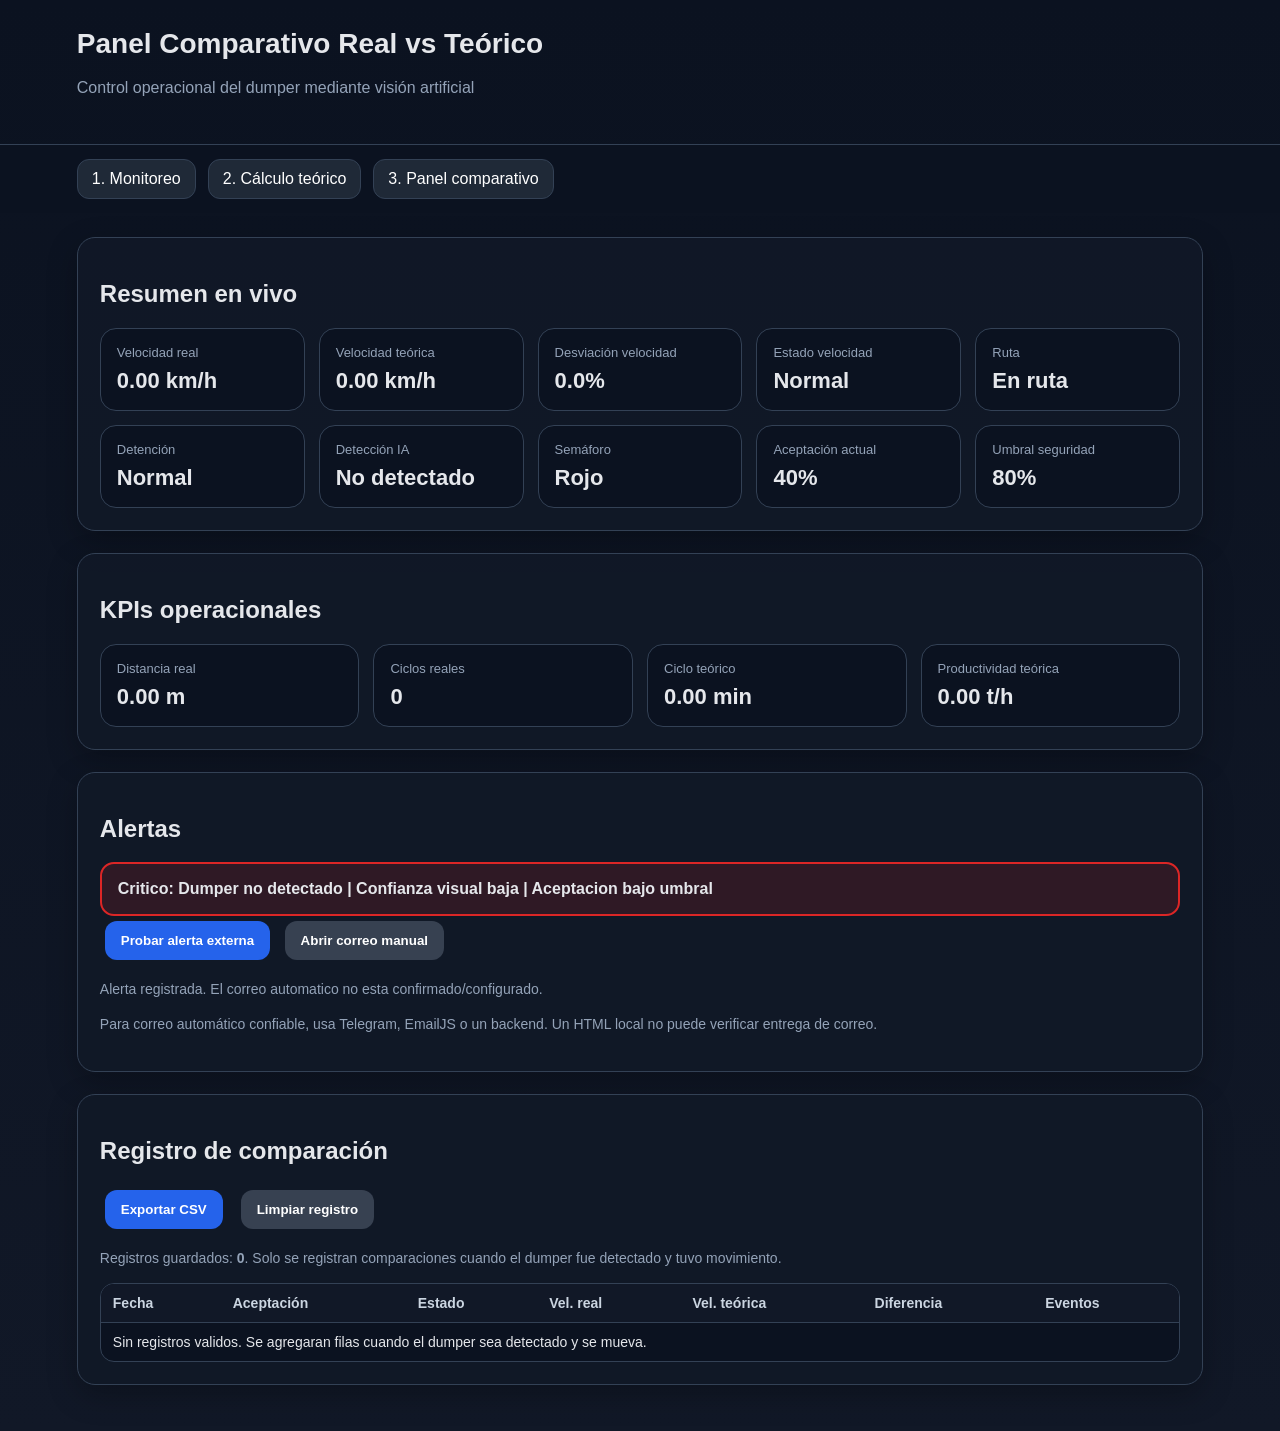
==== panel.html @ e1896ae7 "Add files via upload" ====
<!DOCTYPE html>
<html lang="es">
<head>
  <meta charset="UTF-8" />
  <meta name="viewport" content="width=device-width, initial-scale=1.0" />
  <title>Panel Comparativo Dumper</title>
  <link rel="stylesheet" href="style.css" />
</head>
<body>
<header>
  <h1>Panel Comparativo Real vs Teórico</h1>
  <p>Control operacional del dumper mediante visión artificial</p>
</header>
<nav>
  <a href="index.html">1. Monitoreo</a>
  <a href="teorico.html">2. Cálculo teórico</a>
  <a href="panel.html">3. Panel comparativo</a>
</nav>
<main>
  <section class="card">
    <h2>Resumen en vivo</h2>
    <div class="grid-4">
      <div class="metric"><span>Velocidad real</span><strong id="realSpeed">0 km/h</strong></div>
      <div class="metric"><span>Velocidad teórica</span><strong id="theorySpeed">0 km/h</strong></div>
      <div class="metric"><span>Desviación velocidad</span><strong id="speedDiff">0%</strong></div>
      <div class="metric"><span>Estado velocidad</span><strong id="speedStatus">-</strong></div>
      <div class="metric"><span>Ruta</span><strong id="routeStatus">-</strong></div>
      <div class="metric"><span>Detención</span><strong id="stopStatus">-</strong></div>
      <div class="metric"><span>Detección IA</span><strong id="aiStatus">-</strong></div>
      <div class="metric"><span>Semáforo</span><strong id="trafficLight">⚪</strong></div>
      <div class="metric"><span>Aceptación actual</span><strong id="acceptanceScore">0%</strong></div>
      <div class="metric"><span>Umbral seguridad</span><strong id="acceptanceThreshold">80%</strong></div>
    </div>
  </section>

  <section class="card">
    <h2>KPIs operacionales</h2>
    <div class="grid-4">
      <div class="metric"><span>Distancia real</span><strong id="realDistance">0 m</strong></div>
      <div class="metric"><span>Ciclos reales</span><strong id="realCycles">0</strong></div>
      <div class="metric"><span>Ciclo teórico</span><strong id="theoryCycle">0 min</strong></div>
      <div class="metric"><span>Productividad teórica</span><strong id="theoryProd">0 t/h</strong></div>
    </div>
  </section>

  <section class="card">
    <h2>Alertas</h2>
    <div id="panelAlerts" class="alert">Esperando datos...</div>
    <button id="testExternalBtn">Probar alerta externa</button>
    <button id="openMailBtn" class="secondary">Abrir correo manual</button>
    <p id="externalStatus" class="hint">Las alertas intentan enviarse a <code>arturo.reyes.m@uni.pe</code>. FormSubmit puede requerir confirmación inicial.</p>
    <p class="hint">Para correo automático confiable, usa Telegram, EmailJS o un backend. Un HTML local no puede verificar entrega de correo.</p>
  </section>

  <section class="card">
    <h2>Registro de comparación</h2>
    <div class="controls">
      <button id="exportLogBtn">Exportar CSV</button>
      <button id="clearLogBtn" class="secondary">Limpiar registro</button>
    </div>
    <p class="hint">Registros guardados: <strong id="logCount">0</strong>. Solo se registran comparaciones cuando el dumper fue detectado y tuvo movimiento.</p>
    <div class="table-wrap">
      <table>
        <thead>
          <tr>
            <th>Fecha</th>
            <th>Aceptación</th>
            <th>Estado</th>
            <th>Vel. real</th>
            <th>Vel. teórica</th>
            <th>Diferencia</th>
            <th>Eventos</th>
          </tr>
        </thead>
        <tbody id="comparisonLogBody"></tbody>
      </table>
    </div>
  </section>
</main>
<script src="config.js"></script>
<script src="panel.js"></script>
</body>
</html>
---- style.css ----
:root{--bg:#0f172a;--card:#111827;--border:#334155;--txt:#e5e7eb;--muted:#94a3b8;--blue:#2563eb;--ok:#16a34a;--warn:#f59e0b;--bad:#dc2626}
*{box-sizing:border-box}body{margin:0;background:linear-gradient(180deg,#0b1220,#111827);font-family:Arial,Helvetica,sans-serif;color:var(--txt)}header{padding:28px 6vw;border-bottom:1px solid var(--border)}h1{margin:0 0 8px;font-size:28px}p{color:var(--muted);line-height:1.5}nav{display:flex;gap:12px;padding:14px 6vw;background:#0b1220;position:sticky;top:0;z-index:5}nav a{color:white;text-decoration:none;background:#1f2937;border:1px solid var(--border);padding:10px 14px;border-radius:12px}main{padding:24px 6vw}.card{background:rgba(17,24,39,.92);border:1px solid var(--border);border-radius:18px;padding:22px;margin-bottom:22px;box-shadow:0 10px 30px rgba(0,0,0,.25)}button{background:var(--blue);border:none;color:white;border-radius:12px;padding:12px 16px;font-weight:700;cursor:pointer;margin:5px}button.secondary{background:#374151}.controls{display:flex;flex-wrap:wrap;gap:8px}.form-grid{display:grid;grid-template-columns:repeat(auto-fit,minmax(220px,1fr));gap:14px;margin:14px 0}label{color:var(--muted);font-weight:700}input{width:100%;padding:10px;margin-top:6px;background:#0b1220;color:white;border:1px solid var(--border);border-radius:10px}.video-wrap{position:relative;width:100%;max-width:980px;margin:auto;background:#000;border-radius:18px;overflow:hidden;border:1px solid var(--border)}video,canvas{width:100%;display:block}#overlay{position:absolute;inset:0}.grid-4{display:grid;grid-template-columns:repeat(auto-fit,minmax(170px,1fr));gap:14px}.metric{background:#0b1220;border:1px solid var(--border);border-radius:16px;padding:16px}.metric span{display:block;color:var(--muted);font-size:13px;margin-bottom:8px}.metric strong{font-size:22px}.alert{border:2px solid var(--warn);background:rgba(245,158,11,.15);padding:16px;border-radius:14px;font-weight:700}.alert.ok{border-color:var(--ok);background:rgba(22,163,74,.15)}.alert.bad{border-color:var(--bad);background:rgba(220,38,38,.15)}.gallery{display:flex;flex-wrap:wrap;gap:10px;margin:14px 0}.gallery img{width:100px;height:100px;object-fit:cover;border-radius:12px;border:1px solid var(--border)}.hint{font-size:14px}code{background:#020617;padding:3px 7px;border-radius:6px;color:#cbd5e1}.table-wrap{overflow:auto;border:1px solid var(--border);border-radius:14px;background:#0b1220}table{width:100%;border-collapse:collapse;min-width:860px}th,td{padding:11px 12px;border-bottom:1px solid var(--border);text-align:left;font-size:14px;vertical-align:top}th{color:#cbd5e1;background:#111827;position:sticky;top:0}td{color:#e5e7eb}tbody tr:last-child td{border-bottom:none}

.camera-box{margin:14px 0;padding:12px;border:1px solid #d1d5db;border-radius:12px;background:#f8fafc}
.camera-box select{min-width:260px;max-width:100%;padding:9px;border-radius:8px;border:1px solid #94a3b8;margin:0 8px}
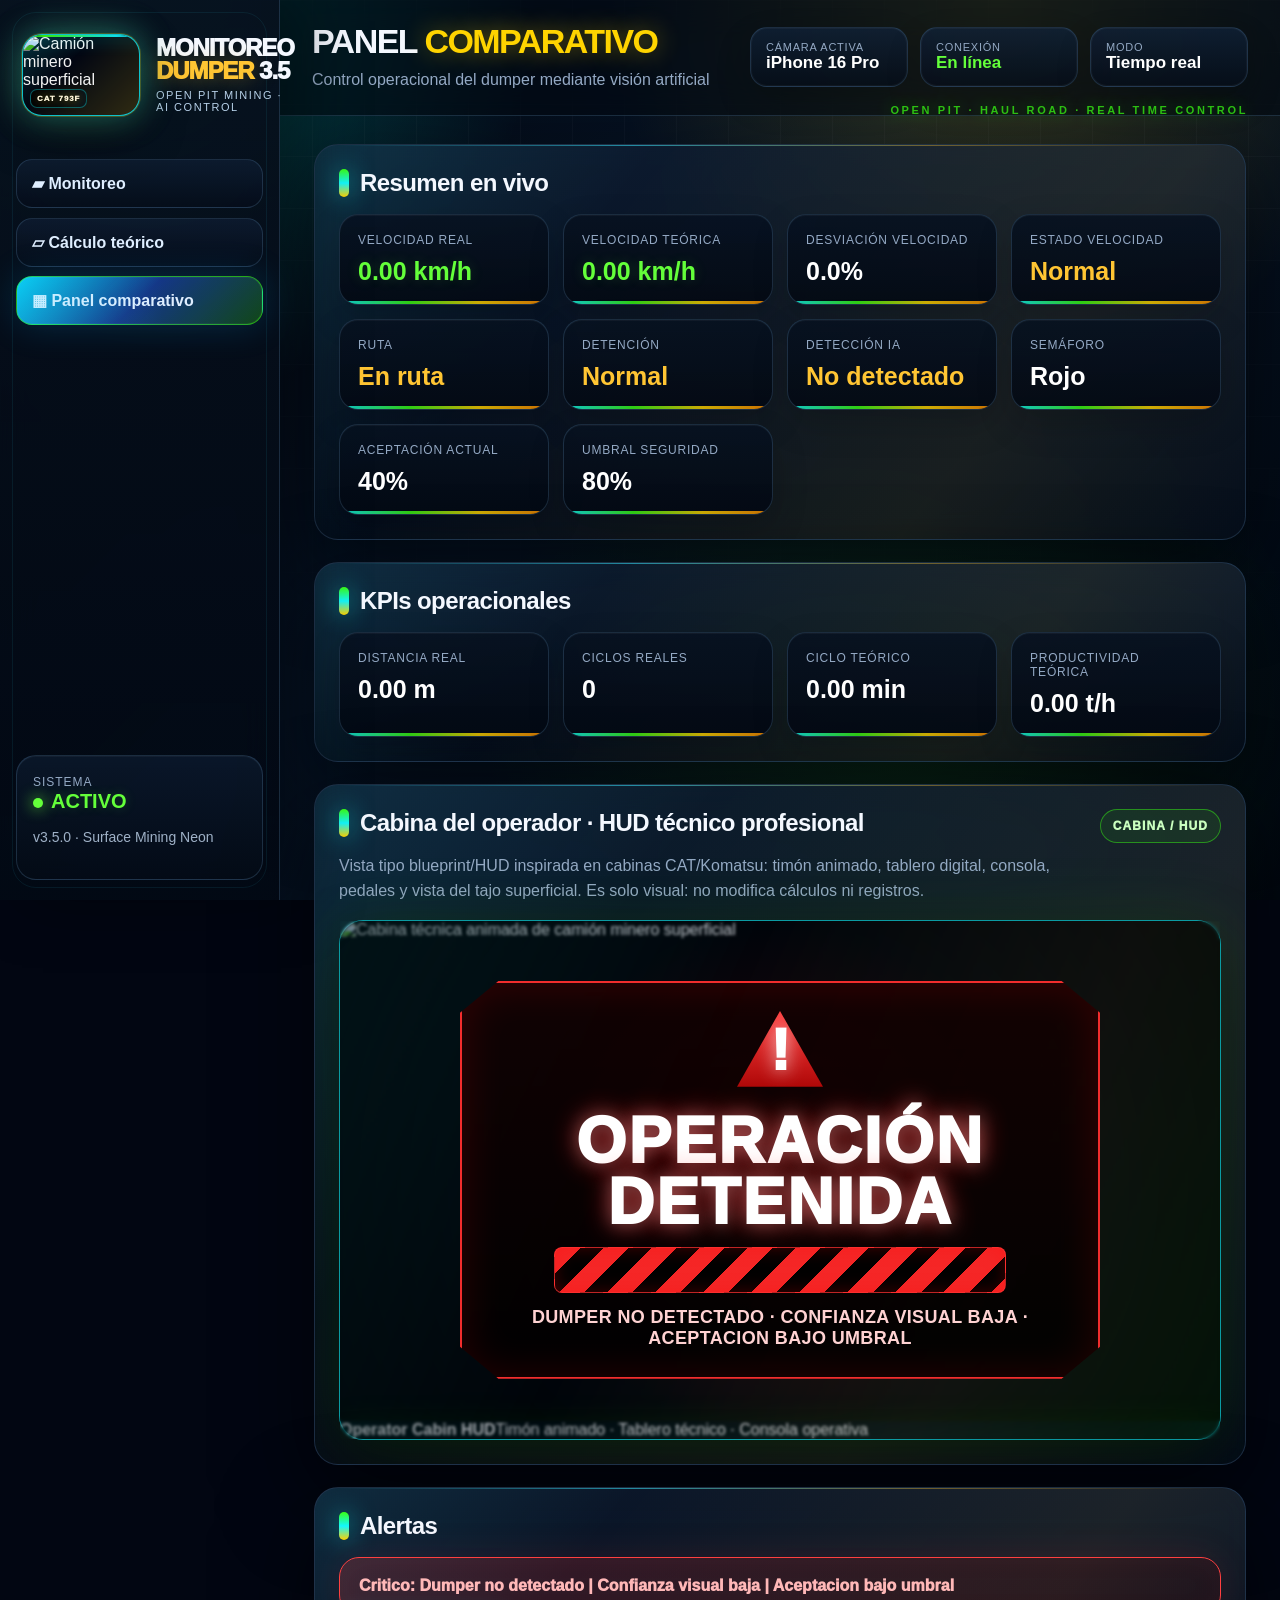
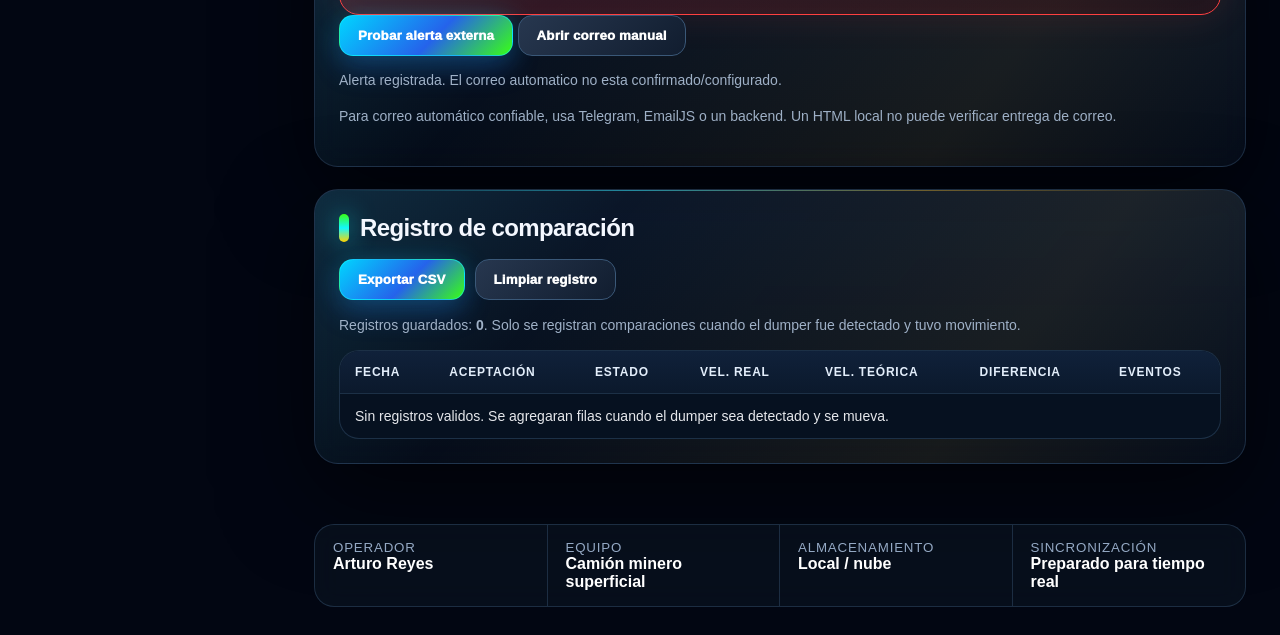
==== commit cfaf0a15: "Add files via upload" ====
--- a/panel.html
+++ b/panel.html
@@ -6,16 +6,27 @@
   <title>Panel Comparativo Dumper</title>
   <link rel="stylesheet" href="style.css" />
 </head>
-<body>
-<header>
-  <h1>Panel Comparativo Real vs Teórico</h1>
-  <p>Control operacional del dumper mediante visión artificial</p>
-</header>
-<nav>
-  <a href="index.html">1. Monitoreo</a>
-  <a href="teorico.html">2. Cálculo teórico</a>
-  <a href="panel.html">3. Panel comparativo</a>
-</nav>
+<body class="surface-mining-theme">
+<div class="app-shell">
+  <aside class="sidebar">
+    <div class="brand">
+      <div class="brand-photo" aria-hidden="true"><img src="assets/logo_dumper_real.jpg" alt="Camión minero superficial"><span class="scan-line"></span></div>
+      <div><div class="brand-title">MONITOREO <span class="gold">DUMPER</span> 3.5</div><div class="brand-sub">Open Pit Mining · AI Control</div></div>
+    </div>
+    <div class="nav-list"><a class="" href="index.html">▰ Monitoreo</a><a class="" href="teorico.html">▱ Cálculo teórico</a><a class="active" href="panel.html">▦ Panel comparativo</a></div>
+    <div class="system-card"><span>Sistema</span><strong><i class="status-dot"></i>ACTIVO</strong><p class="hint">v3.5.0 · Surface Mining Neon</p></div>
+  </aside>
+  <div class="main-area">
+    <header class="topbar">
+      <div class="hero">
+        <div><h1>PANEL <span class="gold">COMPARATIVO</span></h1><p>Control operacional del dumper mediante visión artificial</p></div>
+        <div class="top-badges">
+          <div class="badge"><small>Cámara activa</small><b>iPhone 16 Pro</b></div>
+          <div class="badge"><small>Conexión</small><b class="online">En línea</b></div>
+          <div class="badge"><small>Modo</small><b>Tiempo real</b></div>
+        </div>
+      </div>
+    </header>
 <main>
   <section class="card">
     <h2>Resumen en vivo</h2>
@@ -40,6 +51,29 @@
       <div class="metric"><span>Ciclos reales</span><strong id="realCycles">0</strong></div>
       <div class="metric"><span>Ciclo teórico</span><strong id="theoryCycle">0 min</strong></div>
       <div class="metric"><span>Productividad teórica</span><strong id="theoryProd">0 t/h</strong></div>
+    </div>
+  </section>
+
+
+  <section class="card cabin-view-card panel-cabin-view" aria-label="Vista conceptual de cabina de camión minero superficial">
+    <div class="blueprint-head">
+      <div>
+        <h2>Cabina del operador · HUD técnico profesional</h2>
+        <p>Vista tipo blueprint/HUD inspirada en cabinas CAT/Komatsu: timón animado, tablero digital, consola, pedales y vista del tajo superficial. Es solo visual: no modifica cálculos ni registros.</p>
+      </div>
+      <span class="bp-tag">CABINA / HUD</span>
+    </div>
+    <div class="cabin-view-wrap">
+      <img src="assets/cabina_dumper_neon.svg" alt="Cabina técnica animada de camión minero superficial" class="cabin-view-img" />
+      <div id="cabinAlertOverlay" class="cabin-alert-overlay" aria-live="polite">
+        <div class="cabin-alert-frame">
+          <div class="cabin-alert-icon">!</div>
+          <div class="cabin-alert-title" id="cabinAlertTitle">CAUTION</div>
+          <div class="cabin-alert-bars"></div>
+          <div class="cabin-alert-detail" id="cabinAlertDetail">Operación fuera del rango óptimo</div>
+        </div>
+      </div>
+      <div class="cad-loop-glass"><b>Operator Cabin HUD</b><span>Timón animado · Tablero técnico · Consola operativa</span></div>
     </div>
   </section>
 
@@ -79,5 +113,8 @@
 </main>
 <script src="config.js"></script>
 <script src="panel.js"></script>
+    <div class="footer-strip"><div><small>Operador</small><b>Arturo Reyes</b></div><div><small>Equipo</small><b>Camión minero superficial</b></div><div><small>Almacenamiento</small><b>Local / nube</b></div><div><small>Sincronización</small><b>Preparado para tiempo real</b></div></div>
+  </div>
+</div>
 </body>
 </html>
--- a/style.css
+++ b/style.css
@@ -1,5 +1,150 @@
-:root{--bg:#0f172a;--card:#111827;--border:#334155;--txt:#e5e7eb;--muted:#94a3b8;--blue:#2563eb;--ok:#16a34a;--warn:#f59e0b;--bad:#dc2626}
-*{box-sizing:border-box}body{margin:0;background:linear-gradient(180deg,#0b1220,#111827);font-family:Arial,Helvetica,sans-serif;color:var(--txt)}header{padding:28px 6vw;border-bottom:1px solid var(--border)}h1{margin:0 0 8px;font-size:28px}p{color:var(--muted);line-height:1.5}nav{display:flex;gap:12px;padding:14px 6vw;background:#0b1220;position:sticky;top:0;z-index:5}nav a{color:white;text-decoration:none;background:#1f2937;border:1px solid var(--border);padding:10px 14px;border-radius:12px}main{padding:24px 6vw}.card{background:rgba(17,24,39,.92);border:1px solid var(--border);border-radius:18px;padding:22px;margin-bottom:22px;box-shadow:0 10px 30px rgba(0,0,0,.25)}button{background:var(--blue);border:none;color:white;border-radius:12px;padding:12px 16px;font-weight:700;cursor:pointer;margin:5px}button.secondary{background:#374151}.controls{display:flex;flex-wrap:wrap;gap:8px}.form-grid{display:grid;grid-template-columns:repeat(auto-fit,minmax(220px,1fr));gap:14px;margin:14px 0}label{color:var(--muted);font-weight:700}input{width:100%;padding:10px;margin-top:6px;background:#0b1220;color:white;border:1px solid var(--border);border-radius:10px}.video-wrap{position:relative;width:100%;max-width:980px;margin:auto;background:#000;border-radius:18px;overflow:hidden;border:1px solid var(--border)}video,canvas{width:100%;display:block}#overlay{position:absolute;inset:0}.grid-4{display:grid;grid-template-columns:repeat(auto-fit,minmax(170px,1fr));gap:14px}.metric{background:#0b1220;border:1px solid var(--border);border-radius:16px;padding:16px}.metric span{display:block;color:var(--muted);font-size:13px;margin-bottom:8px}.metric strong{font-size:22px}.alert{border:2px solid var(--warn);background:rgba(245,158,11,.15);padding:16px;border-radius:14px;font-weight:700}.alert.ok{border-color:var(--ok);background:rgba(22,163,74,.15)}.alert.bad{border-color:var(--bad);background:rgba(220,38,38,.15)}.gallery{display:flex;flex-wrap:wrap;gap:10px;margin:14px 0}.gallery img{width:100px;height:100px;object-fit:cover;border-radius:12px;border:1px solid var(--border)}.hint{font-size:14px}code{background:#020617;padding:3px 7px;border-radius:6px;color:#cbd5e1}.table-wrap{overflow:auto;border:1px solid var(--border);border-radius:14px;background:#0b1220}table{width:100%;border-collapse:collapse;min-width:860px}th,td{padding:11px 12px;border-bottom:1px solid var(--border);text-align:left;font-size:14px;vertical-align:top}th{color:#cbd5e1;background:#111827;position:sticky;top:0}td{color:#e5e7eb}tbody tr:last-child td{border-bottom:none}
+:root{
+  --bg:#020612; --bg2:#061021; --panel:#091525; --panel2:#0e1d31; --glass:rgba(10,22,38,.72);
+  --line:rgba(87,128,170,.28); --line2:rgba(91,178,255,.50); --txt:#f4f8ff; --muted:#94a9c4;
+  --blue:#0ea5ff; --cyan:#37e7ff; --gold:#ffc533; --gold2:#ff8a00; --ok:#64ff3a; --warn:#ffb02e; --bad:#ff4040; --violet:#a56bff;
+  --shadow:0 30px 90px rgba(0,0,0,.56); --radius:24px; --blur:blur(18px);
+}
+*{box-sizing:border-box} html{scroll-behavior:smooth} body{margin:0;min-height:100vh;font-family:Inter,Segoe UI,Roboto,Arial,sans-serif;color:var(--txt);background:#020612;overflow-x:hidden}
+body:before{content:"";position:fixed;inset:0;z-index:-3;background:
+ radial-gradient(circle at 12% 0%,rgba(14,165,255,.28),transparent 32%),radial-gradient(circle at 82% 4%,rgba(255,197,51,.18),transparent 30%),
+ radial-gradient(circle at 50% 88%,rgba(55,231,255,.12),transparent 35%),linear-gradient(135deg,#020612 0%,#071122 48%,#020814 100%)}
+body:after{content:"";position:fixed;inset:0;z-index:-2;pointer-events:none;background-image:linear-gradient(rgba(255,255,255,.035) 1px,transparent 1px),linear-gradient(90deg,rgba(255,255,255,.035) 1px,transparent 1px);background-size:52px 52px;mask-image:linear-gradient(to bottom,rgba(0,0,0,.9),transparent 82%)}
+a{color:inherit}.app-shell{display:grid;grid-template-columns:280px 1fr;min-height:100vh}.sidebar{position:sticky;top:0;height:100vh;padding:22px 16px;background:linear-gradient(180deg,rgba(7,16,29,.94),rgba(2,8,18,.88));border-right:1px solid var(--line);box-shadow:22px 0 60px rgba(0,0,0,.36);z-index:30;backdrop-filter:var(--blur)}
+.sidebar:before{content:"";position:absolute;inset:12px;border:1px solid rgba(55,231,255,.08);border-radius:24px;pointer-events:none}.brand{position:relative;display:flex;align-items:center;gap:15px;margin-bottom:25px;padding:12px 8px}.brand-mark{width:82px;height:66px;display:grid;place-items:center;background:radial-gradient(circle at 50% 45%,rgba(255,197,51,.26),transparent 62%);filter:drop-shadow(0 0 22px rgba(255,197,51,.38))}.brand-title{font-size:26px;letter-spacing:-.045em;font-weight:950;line-height:.95;text-transform:uppercase}.brand-title .gold,.gold{color:var(--gold);text-shadow:0 0 22px rgba(255,197,51,.35)}.brand-sub{font-size:11px;color:var(--muted);letter-spacing:.14em;text-transform:uppercase;margin-top:7px}.pro-logo svg{width:100%;height:100%}
+.nav-list{display:flex;flex-direction:column;gap:10px}.nav-list a,nav a{position:relative;display:flex;align-items:center;gap:11px;text-decoration:none;color:#dfeeff;background:linear-gradient(180deg,rgba(15,31,52,.72),rgba(5,13,25,.72));border:1px solid var(--line);padding:14px 15px;border-radius:16px;font-weight:900;transition:.18s ease;overflow:hidden}.nav-list a:before{content:"";position:absolute;inset:0;background:linear-gradient(90deg,rgba(55,231,255,.18),transparent 60%);opacity:0;transition:.2s}.nav-list a:hover:before,.nav-list a.active:before{opacity:1}.nav-list a:hover,nav a:hover,.nav-list a.active{border-color:rgba(55,231,255,.55);box-shadow:0 0 36px rgba(14,165,255,.20),inset 0 0 0 1px rgba(255,255,255,.04);transform:translateY(-1px)}.nav-list a.active{background:linear-gradient(135deg,rgba(11,128,255,.95),rgba(12,51,111,.88))}
+.system-card{position:absolute;left:16px;right:16px;bottom:20px;border:1px solid var(--line);border-radius:20px;background:linear-gradient(180deg,rgba(12,27,47,.78),rgba(4,12,23,.80));padding:16px;box-shadow:inset 0 1px 0 rgba(255,255,255,.04)}.system-card strong{display:block;color:var(--ok);font-size:20px;text-shadow:0 0 12px rgba(100,255,58,.22)}.system-card span{color:var(--muted);font-size:12px;text-transform:uppercase;letter-spacing:.08em}.main-area{min-width:0}.topbar{padding:22px 32px;border-bottom:1px solid var(--line);background:rgba(3,9,18,.58);backdrop-filter:var(--blur);position:sticky;top:0;z-index:20}.hero{display:flex;align-items:center;justify-content:space-between;gap:18px}.hero h1{margin:0;font-size:34px;letter-spacing:-.045em;text-transform:uppercase}.hero p{margin:7px 0 0;color:var(--muted);font-size:16px}.top-badges{display:flex;gap:12px;flex-wrap:wrap}.badge{min-width:158px;border:1px solid var(--line);border-radius:17px;background:linear-gradient(180deg,rgba(16,34,57,.76),rgba(5,13,25,.76));padding:13px 15px;box-shadow:inset 0 0 0 1px rgba(255,255,255,.035),0 15px 35px rgba(0,0,0,.2)}.badge small{display:block;color:var(--muted);font-size:11px;text-transform:uppercase;letter-spacing:.07em}.badge b{font-size:17px;color:#fff}.badge .online{color:var(--ok)}
+nav{display:none}main{padding:28px 34px 38px}.dashboard-grid{display:grid;grid-template-columns:minmax(0,1.3fr) minmax(360px,.7fr);gap:20px}.card{position:relative;background:linear-gradient(180deg,rgba(14,29,50,.78),rgba(6,14,27,.82));border:1px solid var(--line);border-radius:var(--radius);padding:24px;margin-bottom:22px;box-shadow:var(--shadow);overflow:hidden;backdrop-filter:blur(14px)}.card:before{content:"";position:absolute;inset:0;background:linear-gradient(128deg,rgba(55,231,255,.10),transparent 28%,rgba(255,197,51,.07) 72%,transparent);pointer-events:none}.card:after{content:"";position:absolute;top:0;left:22px;right:22px;height:1px;background:linear-gradient(90deg,transparent,rgba(55,231,255,.55),rgba(255,197,51,.38),transparent)}.card>*{position:relative}.card h2{margin:0 0 17px;font-size:24px;letter-spacing:-.025em}.card h2:before{content:"";display:inline-block;width:10px;height:28px;border-radius:99px;background:linear-gradient(var(--gold),var(--gold2));margin-right:11px;vertical-align:-6px;box-shadow:0 0 20px rgba(255,197,51,.42)}p{color:var(--muted);line-height:1.56}.controls{display:flex;flex-wrap:wrap;gap:10px;margin:10px 0 15px}button{background:linear-gradient(135deg,#0ea5ff,#2454ee);border:1px solid rgba(82,192,255,.42);color:white;border-radius:14px;padding:12px 18px;font-weight:950;cursor:pointer;margin:0;box-shadow:0 12px 26px rgba(14,165,255,.26);letter-spacing:.01em;transition:.18s ease}button:hover{filter:brightness(1.13);transform:translateY(-1px)}button.secondary{background:linear-gradient(135deg,#27374f,#111d2f);border-color:#3a5878;box-shadow:none}input,select{width:100%;padding:13px;margin-top:7px;background:rgba(3,9,18,.86);color:white;border:1px solid var(--line2);border-radius:13px;outline:none;box-shadow:inset 0 1px 0 rgba(255,255,255,.03)}input:focus,select:focus{border-color:var(--cyan);box-shadow:0 0 0 3px rgba(55,231,255,.12)}label{color:#d2e2f4;font-weight:850}.form-grid{display:grid;grid-template-columns:repeat(auto-fit,minmax(220px,1fr));gap:14px;margin:14px 0}.camera-box{margin:14px 0;padding:17px;border:1px solid var(--line);border-radius:20px;background:linear-gradient(180deg,rgba(7,17,31,.76),rgba(4,10,19,.68))}.camera-box select{min-width:260px;max-width:100%;width:auto;margin:0 8px 0 0}.video-wrap{position:relative;width:100%;max-width:1120px;margin:auto;background:#000;border-radius:26px;overflow:hidden;border:1px solid rgba(96,154,211,.42);box-shadow:0 0 0 1px rgba(255,255,255,.06),0 32px 90px rgba(0,0,0,.55),0 0 60px rgba(14,165,255,.08)}.video-wrap:before{content:"● LIVE";position:absolute;top:16px;left:16px;background:rgba(0,0,0,.76);border:1px solid rgba(255,255,255,.10);border-radius:12px;padding:8px 13px;font-weight:950;z-index:2;color:#fff}.video-wrap:after{content:"IA VISUAL · RUTA EN VIVO · FPS 24";position:absolute;left:0;right:0;bottom:0;padding:14px 18px;background:linear-gradient(90deg,rgba(3,9,18,.88),rgba(12,30,49,.65));border-top:1px solid rgba(255,255,255,.08);font-weight:900;letter-spacing:.08em;color:#d9ecff;font-size:12px;z-index:2}video,canvas{width:100%;display:block}#overlay{position:absolute;inset:0;z-index:1}.grid-4{display:grid;grid-template-columns:repeat(auto-fit,minmax(175px,1fr));gap:14px}.metric{position:relative;background:linear-gradient(180deg,rgba(7,18,33,.88),rgba(4,10,20,.92));border:1px solid var(--line);border-radius:19px;padding:18px;box-shadow:inset 0 1px 0 rgba(255,255,255,.04),0 14px 35px rgba(0,0,0,.18);overflow:hidden}.metric:before{content:"";position:absolute;inset:auto 0 0 0;height:2px;background:linear-gradient(90deg,var(--blue),var(--ok),var(--gold));opacity:.55}.metric span{display:block;color:var(--muted);font-size:12px;margin-bottom:10px;text-transform:uppercase;letter-spacing:.065em}.metric strong{font-size:25px;color:#fff}.metric strong[id*=Speed],#realSpeed,#speed,#avgSpeed{color:var(--ok);text-shadow:0 0 14px rgba(100,255,58,.18)}.metric strong[id*=Status],#status{color:var(--gold)}.alert{border:1px solid var(--warn);background:linear-gradient(135deg,rgba(255,176,46,.18),rgba(70,37,4,.16));padding:19px;border-radius:20px;font-weight:950;color:#ffd391;box-shadow:inset 0 0 32px rgba(255,176,46,.06)}.alert.ok{border-color:var(--ok);background:rgba(100,255,58,.12);color:#bdffad}.alert.bad{border-color:var(--bad);background:linear-gradient(135deg,rgba(255,64,64,.20),rgba(72,8,8,.22));color:#ffb8b8;box-shadow:0 0 38px rgba(255,64,64,.12),inset 0 0 28px rgba(255,64,64,.05)}.gallery{display:flex;flex-wrap:wrap;gap:12px;margin:16px 0}.gallery img{width:116px;height:98px;object-fit:cover;border-radius:16px;border:1px solid var(--line2);box-shadow:0 12px 28px rgba(0,0,0,.30)}.hint{font-size:14px;color:#9fb1c7}code{background:#020617;padding:3px 7px;border-radius:7px;color:#dceafe}.table-wrap{overflow:auto;border:1px solid var(--line);border-radius:20px;background:#061120}table{width:100%;border-collapse:collapse;min-width:860px}th,td{padding:14px 15px;border-bottom:1px solid var(--line);text-align:left;font-size:14px;vertical-align:top}th{color:#e3eefb;background:linear-gradient(180deg,#10213a,#0b192c);position:sticky;top:0;text-transform:uppercase;font-size:12px;letter-spacing:.065em}td{color:#e5e7eb}tbody tr:hover td{background:rgba(14,165,255,.07)}tbody tr:last-child td{border-bottom:none}.footer-strip{display:grid;grid-template-columns:repeat(auto-fit,minmax(180px,1fr));gap:0;margin:0 34px 28px;border:1px solid var(--line);border-radius:20px;background:rgba(8,18,31,.76);overflow:hidden;backdrop-filter:blur(12px)}.footer-strip div{padding:15px 18px;border-right:1px solid var(--line)}.footer-strip div:last-child{border-right:0}.footer-strip small{display:block;color:var(--muted);text-transform:uppercase;letter-spacing:.06em}.footer-strip b{color:#fff}.status-dot{display:inline-block;width:10px;height:10px;border-radius:99px;background:var(--ok);box-shadow:0 0 15px var(--ok);margin-right:8px;animation:pulse 1.8s infinite}@keyframes pulse{0%,100%{opacity:1;transform:scale(1)}50%{opacity:.55;transform:scale(.82)}}
+@media(max-width:1050px){.app-shell{grid-template-columns:1fr}.sidebar{position:relative;height:auto}.system-card{position:static;margin-top:20px}.nav-list{flex-direction:row;overflow:auto}.brand{margin-bottom:14px}.dashboard-grid{grid-template-columns:1fr}.topbar{position:relative}.hero{align-items:flex-start;flex-direction:column}main{padding:20px 16px}.footer-strip{margin:0 16px 20px}.top-badges{width:100%}.badge{flex:1}.sidebar{padding:16px}.brand-title{font-size:24px}}
+@media(max-width:620px){.hero h1{font-size:24px}.card{padding:17px;border-radius:18px}.camera-box select{width:100%;margin:8px 0}.top-badges{display:grid;grid-template-columns:1fr 1fr}.badge{min-width:0}.brand-mark{width:58px;height:48px}.grid-4{grid-template-columns:1fr 1fr}.metric strong{font-size:20px}.video-wrap:after{font-size:10px}}
 
-.camera-box{margin:14px 0;padding:12px;border:1px solid #d1d5db;border-radius:12px;background:#f8fafc}
-.camera-box select{min-width:260px;max-width:100%;padding:9px;border-radius:8px;border:1px solid #94a3b8;margin:0 8px}
+/* ===== Surface Mining Neon Upgrade ===== */
+.surface-mining-theme:before{background:
+ radial-gradient(circle at 10% 0%,rgba(0,255,234,.30),transparent 28%),
+ radial-gradient(circle at 78% 0%,rgba(255,212,0,.20),transparent 29%),
+ radial-gradient(circle at 70% 80%,rgba(57,255,20,.12),transparent 36%),
+ linear-gradient(135deg,#01040b 0%,#061427 46%,#01070f 100%)!important}
+.surface-mining-theme .topbar:before{content:"OPEN PIT · HAUL ROAD · REAL TIME CONTROL";position:absolute;right:32px;bottom:-1px;font-size:11px;letter-spacing:.24em;color:rgba(57,255,20,.72);font-weight:900;text-shadow:0 0 16px rgba(57,255,20,.45)}
+.brand-photo{position:relative;width:96px;height:72px;border-radius:18px;overflow:hidden;border:1px solid rgba(18,247,255,.65);box-shadow:0 0 0 1px rgba(255,212,0,.16),0 0 28px rgba(18,247,255,.28),0 18px 40px rgba(0,0,0,.45);background:#020612;flex:0 0 auto}
+.brand-photo img{width:100%;height:100%;object-fit:cover;filter:saturate(1.22) contrast(1.1) brightness(.92)}
+.brand-photo:before{content:"";position:absolute;inset:0;background:linear-gradient(135deg,rgba(18,247,255,.18),transparent 38%,rgba(255,212,0,.18));mix-blend-mode:screen;pointer-events:none}
+.brand-photo:after{content:"HAUL TRUCK";position:absolute;left:6px;bottom:6px;font-size:8px;font-weight:950;letter-spacing:.11em;color:#eaffff;background:rgba(0,0,0,.62);padding:4px 6px;border-radius:7px;border:1px solid rgba(255,255,255,.12)}
+.scan-line{position:absolute;left:-40%;right:-40%;top:0;height:2px;background:linear-gradient(90deg,transparent,#39ff14,#12f7ff,transparent);box-shadow:0 0 18px #12f7ff;animation:scanMove 2.7s linear infinite}@keyframes scanMove{0%{transform:translateY(-8px)}100%{transform:translateY(84px)}}
+.nav-list a.active{background:linear-gradient(135deg,rgba(0,212,255,.95),rgba(33,88,225,.55),rgba(57,255,20,.24));border-color:rgba(57,255,20,.55)}
+button{background:linear-gradient(135deg,#00d5ff,#2563eb 55%,#39ff14);border-color:rgba(18,247,255,.55);box-shadow:0 0 28px rgba(18,247,255,.18),0 14px 28px rgba(37,99,235,.24)}
+.card h2:before{background:linear-gradient(#39ff14,#12f7ff,#ffd400);box-shadow:0 0 24px rgba(18,247,255,.55)}
+.metric:before{background:linear-gradient(90deg,#12f7ff,#39ff14,#ffd400,#ff8a00);height:3px;opacity:.8}.gold{color:#ffd400;text-shadow:0 0 24px rgba(255,212,0,.48)}
+.video-wrap{border-color:rgba(18,247,255,.62);box-shadow:0 0 0 1px rgba(57,255,20,.12),0 32px 90px rgba(0,0,0,.60),0 0 68px rgba(18,247,255,.12)}
+.video-wrap:after{content:"OPEN PIT AI · CAMIÓN MINERO SUPERFICIAL · RUTA EN VIVO";color:#eaffff;background:linear-gradient(90deg,rgba(0,0,0,.88),rgba(0,185,255,.12),rgba(57,255,20,.10))}
+.blueprint-card{background:linear-gradient(180deg,rgba(3,16,31,.88),rgba(3,10,22,.90));border-color:rgba(18,247,255,.42)}
+.blueprint-head{display:flex;align-items:flex-start;justify-content:space-between;gap:16px}.bp-tag{padding:9px 12px;border-radius:999px;border:1px solid rgba(57,255,20,.46);color:#caffbf;font-weight:950;font-size:12px;letter-spacing:.09em;background:rgba(57,255,20,.08);white-space:nowrap}.truck-blueprint{border:1px solid rgba(18,247,255,.24);border-radius:22px;background:radial-gradient(circle at 50% 40%,rgba(18,247,255,.09),transparent 45%),linear-gradient(180deg,rgba(5,24,46,.85),rgba(2,8,18,.95));padding:18px;box-shadow:inset 0 0 42px rgba(18,247,255,.08)}.truck-blueprint svg{width:100%;height:auto;display:block}.grid-lines path{stroke:rgba(18,247,255,.12);stroke-width:1}.bp-line-main{fill:rgba(18,247,255,.05);stroke:url(#bp);stroke-width:4;stroke-linejoin:round}.bp-line,.bp-dim{fill:none;stroke:#12f7ff;stroke-width:2;stroke-linecap:round;stroke-linejoin:round}.bp-dim{stroke:#ffd400;stroke-dasharray:6 8}.bp-wheel{fill:rgba(0,0,0,.25);stroke:#39ff14;stroke-width:4}.bp-hub{fill:#ffd400;stroke:#fff;stroke-width:1.4}.bp-labels text{font:900 15px Inter,Arial,sans-serif;fill:#dffcff;letter-spacing:.08em;text-shadow:0 0 12px rgba(18,247,255,.45)}
+@media(max-width:620px){.brand-photo{width:70px;height:54px}.blueprint-head{flex-direction:column}.bp-tag{white-space:normal}.bp-labels text{font-size:20px}}
+
+
+/* ===== Ajuste final solicitado: logo real + plano técnico neón ===== */
+.brand{align-items:center;gap:16px;padding:12px 6px 18px}.brand-photo{width:118px;height:82px;border-radius:20px;border-color:rgba(18,247,255,.78);box-shadow:0 0 0 1px rgba(255,212,0,.22),0 0 34px rgba(18,247,255,.34),0 0 45px rgba(255,212,0,.14),0 18px 42px rgba(0,0,0,.52)}
+.brand-photo img{object-fit:cover;object-position:center;filter:saturate(1.18) contrast(1.12) brightness(.95)}
+.brand-photo:after{content:"CAT 793F";font-size:8px;bottom:7px;left:7px;background:linear-gradient(90deg,rgba(0,0,0,.80),rgba(4,18,32,.58));border-color:rgba(18,247,255,.35);color:#fff8dc;text-shadow:0 0 12px rgba(255,212,0,.65)}
+.brand-title{font-size:24px}.brand-sub{color:#b8d2ea}.brand-photo .scan-line{opacity:.9}
+.blueprint-image-wrap{position:relative;padding:0;overflow:hidden;background:linear-gradient(180deg,rgba(2,10,22,.96),rgba(1,7,15,.98));border-color:rgba(18,247,255,.55);box-shadow:inset 0 0 56px rgba(18,247,255,.10),0 0 40px rgba(18,247,255,.10)}
+.blueprint-img{width:100%;display:block;border-radius:20px;filter:saturate(1.14) contrast(1.08)}
+.blueprint-overlay-badges{position:absolute;right:16px;top:14px;display:flex;gap:8px;flex-wrap:wrap;z-index:2}.blueprint-overlay-badges span{border:1px solid rgba(57,255,20,.52);background:rgba(3,15,26,.72);backdrop-filter:blur(10px);color:#dfffe8;border-radius:999px;padding:7px 10px;font-size:11px;font-weight:900;letter-spacing:.08em;text-transform:uppercase;box-shadow:0 0 16px rgba(57,255,20,.14)}
+@media(max-width:620px){.brand-photo{width:92px;height:66px}.brand-title{font-size:21px}.blueprint-overlay-badges{position:static;margin:10px;padding:0 6px 8px}.blueprint-overlay-badges span{font-size:10px}}
+/* Panel comparativo: bucle CAD premium */
+.panel-cad-loop{position:relative;overflow:hidden}
+.panel-cad-loop .cad-loop-img{height:360px;min-height:360px;object-fit:cover;background:#01060d}
+.panel-cad-loop .cad-loop-wrap{border-color:rgba(18,247,255,.52);box-shadow:inset 0 0 70px rgba(18,247,255,.11),0 0 55px rgba(57,255,20,.10)}
+@media(max-width:900px){.panel-cad-loop .cad-loop-img{height:260px;min-height:260px}}
+
+
+/* Vista de cabina profesional - reemplazo del bucle CAD */
+.panel-cabin-view{position:relative;overflow:hidden}
+.panel-cabin-view .cabin-view-wrap{position:relative;border:1px solid rgba(18,247,255,.52);border-radius:24px;overflow:hidden;background:#01060d;box-shadow:inset 0 0 80px rgba(18,247,255,.12),0 0 55px rgba(57,255,20,.10)}
+.panel-cabin-view .cabin-view-img{width:100%;height:430px;min-height:430px;object-fit:contain;display:block;background:#01060d;padding:8px;box-sizing:border-box}
+.panel-cabin-view .cabin-view-wrap::after{content:"";position:absolute;inset:0;background:linear-gradient(115deg,rgba(18,247,255,.10),transparent 38%,rgba(255,224,102,.08) 72%,rgba(57,255,20,.10));pointer-events:none}
+@media(max-width:900px){.panel-cabin-view .cabin-view-img{height:300px;min-height:300px}}
+/* Mejora cabina HUD profesional */
+.panel-cabin-view .cabin-view-wrap{
+  background:radial-gradient(circle at 50% 35%,rgba(18,247,255,.11),rgba(1,6,13,.96) 52%,#01040a 100%);
+  border-color:rgba(18,247,255,.62);
+  box-shadow:inset 0 0 90px rgba(18,247,255,.14),0 0 70px rgba(57,255,20,.12),0 22px 60px rgba(0,0,0,.45);
+}
+.panel-cabin-view .cabin-view-img{height:500px;min-height:500px;padding:0;object-fit:cover;}
+.panel-cabin-view .cad-loop-glass{border-color:rgba(57,255,20,.42);box-shadow:0 0 30px rgba(57,255,20,.11)}
+@media(max-width:900px){.panel-cabin-view .cabin-view-img{height:340px;min-height:340px}}
+
+/* Alerta visual dentro de la cabina: aparece solo fuera del rango óptimo */
+.cabin-alert-overlay{
+  position:absolute;
+  inset:0;
+  z-index:6;
+  display:flex;
+  align-items:center;
+  justify-content:center;
+  opacity:0;
+  pointer-events:none;
+  transform:scale(.96);
+  transition:opacity .25s ease, transform .25s ease;
+  background:radial-gradient(circle at center, rgba(255,0,0,.14), rgba(0,0,0,.18) 50%, rgba(0,0,0,.42));
+  backdrop-filter:blur(1.5px);
+}
+.cabin-alert-overlay.active{opacity:1;transform:scale(1);}
+.cabin-alert-frame{
+  width:min(76%,640px);
+  min-height:260px;
+  border:2px solid rgba(255,48,48,.95);
+  border-radius:24px;
+  display:flex;
+  flex-direction:column;
+  align-items:center;
+  justify-content:center;
+  gap:14px;
+  padding:28px;
+  text-align:center;
+  background:linear-gradient(180deg,rgba(20,0,0,.82),rgba(0,0,0,.90));
+  box-shadow:0 0 32px rgba(255,0,0,.55), inset 0 0 45px rgba(255,0,0,.17);
+  clip-path:polygon(6% 0,94% 0,100% 8%,100% 92%,94% 100%,6% 100%,0 92%,0 8%);
+  animation:cabinWarnPulse .9s infinite alternate;
+}
+.cabin-alert-icon{
+  width:86px;height:86px;
+  display:grid;place-items:center;
+  font-size:58px;font-weight:1000;
+  color:#fff;
+  text-shadow:0 0 18px rgba(255,255,255,.85);
+  background:linear-gradient(180deg,#ff4141,#a40000);
+  clip-path:polygon(50% 0,100% 88%,0 88%);
+  padding-bottom:10px;
+  box-shadow:0 0 28px rgba(255,0,0,.55);
+}
+.cabin-alert-title{
+  font-size:clamp(34px,5vw,68px);
+  line-height:.95;
+  font-weight:1000;
+  letter-spacing:.035em;
+  color:#fff;
+  text-transform:uppercase;
+  text-shadow:0 0 18px rgba(255,255,255,.34),0 0 28px rgba(255,0,0,.65);
+}
+.cabin-alert-bars{
+  width:78%;
+  height:46px;
+  border-radius:8px;
+  border:1px solid rgba(255,48,48,.75);
+  background:repeating-linear-gradient(135deg, rgba(255,40,40,.96) 0 18px, rgba(0,0,0,.75) 18px 34px);
+  box-shadow:inset 0 0 18px rgba(255,0,0,.25);
+}
+.cabin-alert-detail{
+  max-width:88%;
+  color:#ffd2d2;
+  font-weight:900;
+  letter-spacing:.02em;
+  font-size:clamp(13px,1.5vw,18px);
+  text-transform:uppercase;
+}
+.cabin-alert-overlay.warning .cabin-alert-frame{border-color:#ffcc33;box-shadow:0 0 28px rgba(255,204,51,.52), inset 0 0 35px rgba(255,204,51,.15);}
+.cabin-alert-overlay.warning .cabin-alert-icon{background:linear-gradient(180deg,#ffd15a,#d98200);}
+.cabin-alert-overlay.warning .cabin-alert-title{text-shadow:0 0 18px rgba(255,230,150,.45),0 0 28px rgba(255,204,51,.48);}
+.cabin-alert-overlay.warning .cabin-alert-bars{border-color:rgba(255,204,51,.85);background:repeating-linear-gradient(135deg, rgba(255,204,51,.96) 0 18px, rgba(0,0,0,.78) 18px 34px);}
+.cabin-alert-overlay.warning .cabin-alert-detail{color:#ffedb3;}
+@keyframes cabinWarnPulse{from{filter:brightness(1);transform:scale(1)}to{filter:brightness(1.28);transform:scale(1.018)}}
+@media(max-width:900px){.cabin-alert-frame{width:88%;min-height:190px;padding:18px}.cabin-alert-icon{width:58px;height:58px;font-size:39px}.cabin-alert-bars{height:30px}}
